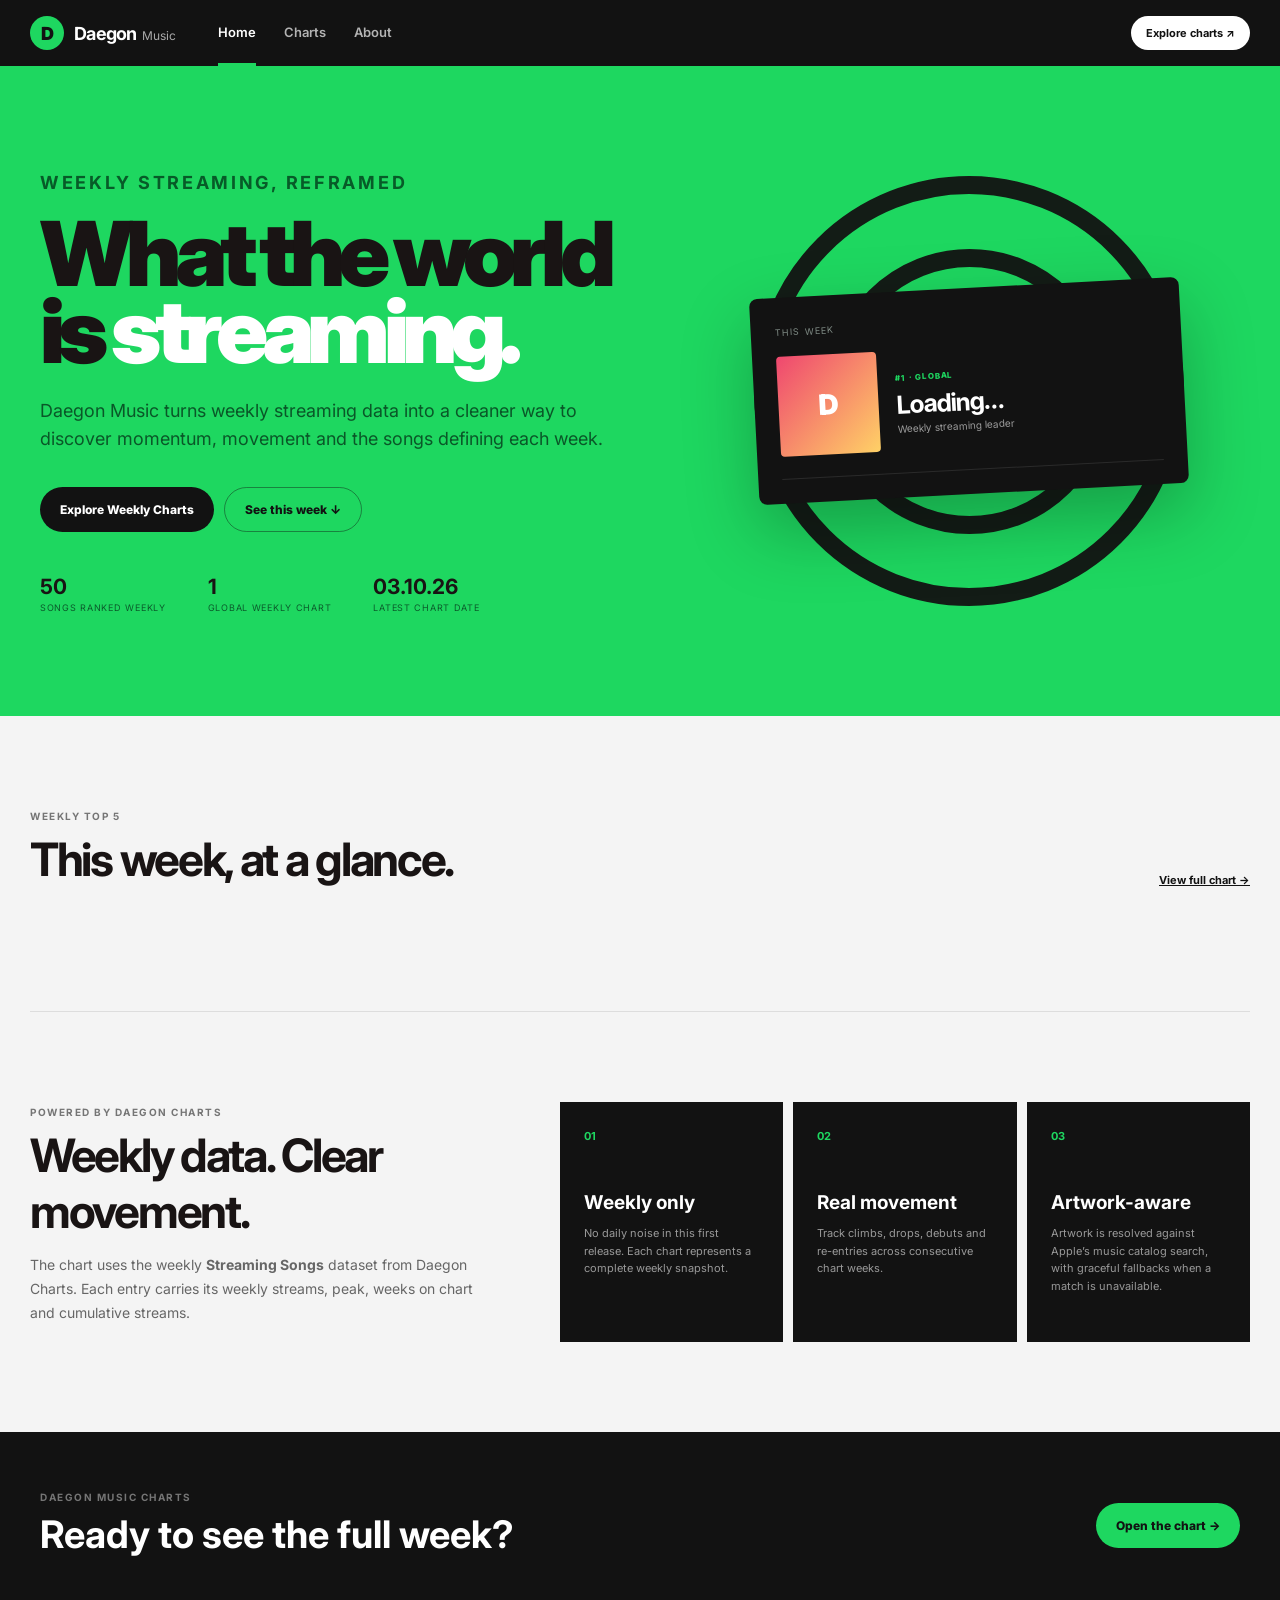
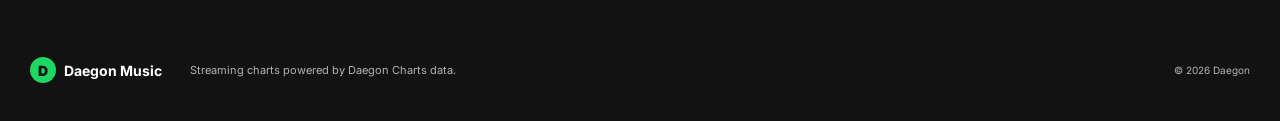
==== index.html @ e3cbc8c2 "Load isolated landing stylesheet with cache busting" ====
<!doctype html>
<html lang="en">
<head>
<meta charset="utf-8">
<meta name="viewport" content="width=device-width,initial-scale=1">
<meta name="theme-color" content="#1ed760">
<meta name="description" content="Daegon Music — weekly streaming charts powered by Daegon Charts data.">
<title>Daegon Music</title>
<link rel="icon" type="image/svg+xml" href="favicon.svg">
<link rel="preconnect" href="https://fonts.googleapis.com">
<link rel="preconnect" href="https://fonts.gstatic.com" crossorigin>
<link href="https://fonts.googleapis.com/css2?family=Inter:wght@400;500;600;700;800;900&display=swap" rel="stylesheet">
<link rel="stylesheet" href="styles.css?v=5">
<link rel="stylesheet" href="landing.css?v=1">
</head>
<body class="landing-page">
<header class="site-header landing-header">
  <div class="header-inner">
    <a class="brand" href="index.html">
      <span class="brand-mark">D</span>
      <span class="brand-copy"><b>Daegon</b><em>Music</em></span>
    </a>
    <nav class="main-nav">
      <a class="active" href="index.html">Home</a>
      <a href="charts.html">Charts</a>
      <a href="#about">About</a>
    </nav>
    <div class="header-right"><a class="chart-pill" href="charts.html">Explore charts ↗</a></div>
  </div>
</header>

<main class="landing-main">
  <section class="landing-hero">
    <div class="hero-copy-block">
      <p class="eyebrow">WEEKLY STREAMING, REFRAMED</p>
      <h1>What the world<br>is <em>streaming.</em></h1>
      <p>Daegon Music turns weekly streaming data into a cleaner way to discover momentum, movement and the songs defining each week.</p>
      <div class="hero-buttons">
        <a class="hero-primary" href="charts.html">Explore Weekly Charts</a>
        <a class="hero-secondary" href="#top-week">See this week ↓</a>
      </div>
      <div class="hero-stats">
        <div><b>50</b><span>songs ranked weekly</span></div>
        <div><b>1</b><span>global weekly chart</span></div>
        <div><b>03.10.26</b><span>latest chart date</span></div>
      </div>
    </div>
    <div class="hero-visual">
      <div class="visual-orbit orbit-a"></div>
      <div class="visual-orbit orbit-b"></div>
      <div class="visual-orbit orbit-c"></div>
      <div class="hero-chart-card">
        <span class="mini-label">THIS WEEK</span>
        <div class="hero-song" id="heroSong">
          <div class="hero-cover fallback-cover">D</div>
          <div><small>#1 · GLOBAL</small><h3>Loading…</h3><p>Weekly streaming leader</p></div>
        </div>
        <div class="hero-mini-list" id="heroMiniList"></div>
      </div>
    </div>
  </section>

  <section class="top-week-section" id="top-week">
    <div class="landing-section-head">
      <div><span class="kicker">WEEKLY TOP 5</span><h2>This week, at a glance.</h2></div>
      <a href="charts.html">View full chart →</a>
    </div>
    <div class="top-five-grid" id="topFiveGrid"></div>
  </section>

  <section class="explainer-section" id="about">
    <div class="explainer-copy">
      <span class="kicker">POWERED BY DAEGON CHARTS</span>
      <h2>Weekly data. Clear movement.</h2>
      <p>The chart uses the weekly <strong>Streaming Songs</strong> dataset from Daegon Charts. Each entry carries its weekly streams, peak, weeks on chart and cumulative streams.</p>
    </div>
    <div class="explainer-grid">
      <article><b>01</b><h3>Weekly only</h3><p>No daily noise in this first release. Each chart represents a complete weekly snapshot.</p></article>
      <article><b>02</b><h3>Real movement</h3><p>Track climbs, drops, debuts and re-entries across consecutive chart weeks.</p></article>
      <article><b>03</b><h3>Artwork-aware</h3><p>Artwork is resolved against Apple’s music catalog search, with graceful fallbacks when a match is unavailable.</p></article>
    </div>
  </section>

  <section class="cta-band">
    <div><span class="kicker">DAEGON MUSIC CHARTS</span><h2>Ready to see the full week?</h2></div>
    <a href="charts.html">Open the chart →</a>
  </section>
</main>

<footer>
  <div class="footer-inner">
    <div class="footer-brand"><span>D</span><b>Daegon Music</b></div>
    <p>Streaming charts powered by Daegon Charts data.</p>
    <span>© 2026 Daegon</span>
  </div>
</footer>

<script src="data.js"></script>
<script src="landing.js"></script>
</body>
</html>
---- styles.css ----
:root{
--green:#1ed760;--green-dark:#16b650;--black:#121212;--ink:#191414;--muted:#6a6a6a;
--line:#e5e5e5;--soft:#f7f7f7;--white:#fff;--font:"Inter",Arial,sans-serif
}
*{box-sizing:border-box}
html{scroll-behavior:smooth}
body{margin:0;background:#fff;color:var(--ink);font-family:var(--font);font-size:14px}
button,select,input{font:inherit}
button{cursor:pointer}
.site-header{background:var(--black);color:white;height:66px}
.header-inner{width:min(1220px,calc(100% - 40px));height:100%;margin:auto;display:flex;align-items:center;gap:42px}
.brand{display:flex;align-items:center;gap:10px;color:white;text-decoration:none}
.brand-mark{width:34px;height:34px;border-radius:50%;display:grid;place-items:center;background:var(--green);color:var(--black);font-weight:900;font-size:18px}
.brand-copy{display:flex;align-items:baseline;gap:5px}.brand-copy b{font-size:18px;letter-spacing:-.04em}.brand-copy em{font-style:normal;font-size:12px;color:#a9a9a9}
.main-nav{display:flex;align-items:center;gap:28px;height:100%}.main-nav a{color:#b3b3b3;text-decoration:none;font-size:13px;font-weight:600;height:100%;display:flex;align-items:center;border-bottom:3px solid transparent}.main-nav a:hover,.main-nav a.active{color:#fff}.main-nav a.active{border-color:var(--green)}
.header-right{margin-left:auto;display:flex;gap:10px}.search-toggle,.profile{width:36px;height:36px;border-radius:50%;border:0;background:#2b2b2b;color:white}.profile{font-size:11px;font-weight:700}
.green-hero{background:var(--green);min-height:248px;overflow:hidden}
.hero-inner{width:min(1220px,calc(100% - 40px));margin:auto;min-height:248px;display:flex;align-items:center;justify-content:space-between;position:relative}
.eyebrow,.kicker{font-size:10px;font-weight:700;letter-spacing:.15em;text-transform:uppercase}
.eyebrow{color:#0b5227}.green-hero h1{font-size:70px;line-height:.9;letter-spacing:-.06em;margin:14px 0}.hero-copy{font-size:18px;margin:0;color:#0b5227}
.hero-dots{width:330px;height:200px;position:relative;opacity:.75}.hero-dots i{position:absolute;border:16px solid #191414;border-radius:50%}.hero-dots i:nth-child(1){width:190px;height:190px;right:0;top:5px}.hero-dots i:nth-child(2){width:120px;height:120px;right:80px;top:40px}.hero-dots i:nth-child(3){width:68px;height:68px;right:183px;top:92px}.hero-dots i:nth-child(4){width:36px;height:36px;right:255px;top:35px}.hero-dots i:nth-child(5){width:22px;height:22px;right:292px;top:146px}
.subnav{border-bottom:1px solid var(--line);background:white}.subnav-inner{width:min(1220px,calc(100% - 40px));margin:auto;display:flex;gap:30px;height:58px;align-items:end}
.subnav button{border:0;background:none;height:100%;padding:0 2px;color:#777;font-weight:600;font-size:13px;border-bottom:3px solid transparent}.subnav button.active{color:var(--ink);border-color:var(--ink)}.subnav button:disabled{opacity:.35;cursor:default}
main{width:min(1220px,calc(100% - 40px));margin:0 auto;padding:54px 0 90px}
.overview-head{display:flex;justify-content:space-between;align-items:flex-end;gap:30px;margin-bottom:36px}.kicker{color:#757575}.overview-head h2{font-size:44px;margin:7px 0 0;letter-spacing:-.04em}
.controls{display:flex;gap:12px}.controls label{display:grid;gap:6px}.controls label span{font-size:10px;color:#6f6f6f;font-weight:600}.controls select{min-width:145px;border:1px solid #cfcfcf;border-radius:4px;background:white;padding:10px 34px 10px 11px;font-size:12px}
.chart-card{border-top:1px solid var(--line)}.chart-title-row{padding:30px 0 25px;display:flex;justify-content:space-between;align-items:end;gap:24px}.chart-title-row h3{font-size:30px;letter-spacing:-.035em;margin:7px 0 5px}.chart-title-row p{margin:0;color:var(--muted);font-size:12px}.chart-actions{display:flex;gap:9px}.chart-actions button{border:1px solid #cfcfcf;background:white;border-radius:500px;padding:9px 15px;font-size:11px;font-weight:600}.chart-actions button:hover{border-color:#777}
.table-wrap{width:100%;overflow-x:auto}table{width:100%;border-collapse:collapse;table-layout:fixed}thead tr{border-top:1px solid var(--line);border-bottom:1px solid var(--line)}th{height:43px;text-align:left;font-size:10px;text-transform:uppercase;letter-spacing:.07em;color:#777;font-weight:600}th.num{text-align:right}.rank-col{width:52px}.change-col{width:78px}.more-col{width:48px}tbody tr{height:76px;border-bottom:1px solid var(--line);transition:.12s}tbody tr:hover{background:#f8f8f8}td{padding:9px 8px 9px 0;vertical-align:middle}.rank{font-weight:700;font-size:15px}.change{font-size:10px;font-weight:700}.change.up{color:#159447}.change.down{color:#d14949}.change.new,.change.re{color:#4c5bd4}.change.same{color:#777}
.track-cell{display:grid;grid-template-columns:52px 1fr;gap:13px;align-items:center}.cover{width:52px;height:52px;border-radius:2px;background:linear-gradient(135deg,var(--c1),var(--c2));display:grid;place-items:center;color:white;font-weight:800;font-size:15px;text-shadow:0 1px 4px rgba(0,0,0,.2);overflow:hidden}.track-copy{min-width:0}.track-copy b{display:block;font-size:13px;white-space:nowrap;overflow:hidden;text-overflow:ellipsis}.track-copy span{display:block;color:#757575;font-size:11px;margin-top:4px;white-space:nowrap;overflow:hidden;text-overflow:ellipsis}
.num{text-align:right;font-variant-numeric:tabular-nums}.streams{font-weight:600}.total{color:#777}.more-btn{border:0;background:none;color:#777;font-size:18px;letter-spacing:2px}
.note-card{margin-top:64px;background:var(--soft);padding:28px 30px;display:grid;grid-template-columns:.8fr 1.2fr;gap:40px}.note-card h3{font-size:21px;margin:8px 0}.note-card p{color:#636363;line-height:1.7;margin:0;font-size:12px}
.search-overlay{display:none;position:fixed;inset:0;background:rgba(0,0,0,.64);z-index:100;padding-top:11vh}.search-overlay.open{display:block}.search-box{width:min(620px,90vw);margin:auto;background:white;border-radius:8px;overflow:hidden;box-shadow:0 24px 80px rgba(0,0,0,.35)}.search-line{height:62px;display:grid;grid-template-columns:auto 1fr auto;align-items:center;gap:10px;padding:0 16px;border-bottom:1px solid var(--line)}.search-line input{border:0;outline:0;font-size:16px}.search-line button{border:0;background:none;font-size:22px}.search-result{padding:12px 16px;border-bottom:1px solid var(--line);display:grid;grid-template-columns:35px 1fr auto;gap:10px;align-items:center}.search-result b{font-size:12px}.search-result span{font-size:10px;color:#777}.search-result em{font-style:normal;font-size:10px;color:#777}
footer{background:var(--black);color:#b3b3b3;padding:38px 0}.footer-inner{width:min(1220px,calc(100% - 40px));margin:auto;display:flex;align-items:center;gap:28px}.footer-brand{display:flex;align-items:center;gap:8px;color:white}.footer-brand span{width:26px;height:26px;border-radius:50%;background:var(--green);color:var(--black);display:grid;place-items:center;font-weight:900}.footer-inner p{margin:0;font-size:11px}.footer-inner>span:last-child{margin-left:auto;font-size:10px}
@media(max-width:800px){.hero-dots{display:none}.green-hero,.hero-inner{min-height:210px}.green-hero h1{font-size:54px}.overview-head{align-items:flex-start;flex-direction:column}.controls{width:100%;overflow:auto}.controls select{min-width:135px}.desktop-only{display:none}.chart-title-row{align-items:flex-start;flex-direction:column}.note-card{grid-template-columns:1fr}.main-nav{display:none}.track-cell{grid-template-columns:46px 1fr}.cover{width:46px;height:46px}.change-col{width:64px}}
@media(max-width:520px){.header-inner,.hero-inner,.subnav-inner,main,.footer-inner{width:calc(100% - 24px)}.green-hero h1{font-size:48px}.overview-head h2{font-size:36px}.chart-actions{width:100%}.chart-actions button{flex:1}.rank-col{width:38px}.change-col{width:52px}th,td{padding-right:5px}.track-copy b{max-width:185px}.controls{display:grid;grid-template-columns:1fr 1fr}.controls label:last-child{grid-column:1/-1}.controls select{width:100%}}

/* Apple artwork */
.cover.has-artwork,.hero-cover.has-artwork,.top-five-cover.has-artwork{background-size:cover!important;background-position:center!important;color:transparent!important;text-shadow:none!important}
.cover.loading-art,.hero-cover.loading-art,.top-five-cover.loading-art{position:relative;overflow:hidden}
.cover.loading-art:after,.hero-cover.loading-art:after,.top-five-cover.loading-art:after{content:"";position:absolute;inset:0;background:linear-gradient(110deg,transparent 20%,rgba(255,255,255,.22) 42%,transparent 64%);transform:translateX(-120%);animation:artShimmer 1.4s infinite}
@keyframes artShimmer{to{transform:translateX(120%)}}

/* landing */
.landing-page{background:#f4f4f4}
.landing-header{position:relative}
.chart-pill{background:#fff;color:#121212;text-decoration:none;font-size:11px;font-weight:700;border-radius:999px;padding:10px 15px}
.landing-main{width:100%;max-width:none;padding:0;margin:0}
.landing-hero{min-height:650px;background:#1ed760;display:grid;grid-template-columns:1.05fr .95fr;align-items:center;overflow:hidden;padding:70px max(40px,calc((100vw - 1220px)/2));gap:60px}
.hero-copy-block{position:relative;z-index:2}
.hero-copy-block .eyebrow{color:#075b28}
.hero-copy-block h1{font-size:clamp(64px,7vw,110px);line-height:.86;letter-spacing:-.075em;margin:18px 0 28px;max-width:720px}
.hero-copy-block h1 em{font-style:normal;color:#fff}
.hero-copy-block>p{font-size:18px;line-height:1.55;max-width:650px;color:#0a5728}
.hero-buttons{display:flex;gap:10px;margin:34px 0 42px}
.hero-primary,.hero-secondary{padding:14px 20px;border-radius:999px;font-size:12px;font-weight:800;text-decoration:none}
.hero-primary{background:#121212;color:#fff}.hero-secondary{border:1px solid rgba(18,18,18,.42);color:#121212}
.hero-stats{display:flex;gap:42px}.hero-stats div{display:grid}.hero-stats b{font-size:21px}.hero-stats span{font-size:9px;color:#0b5b2b;text-transform:uppercase;letter-spacing:.08em;margin-top:3px}
.hero-visual{min-height:480px;position:relative;display:grid;place-items:center}
.visual-orbit{position:absolute;border:18px solid rgba(18,18,18,.95);border-radius:50%}.orbit-a{width:430px;height:430px}.orbit-b{width:285px;height:285px}.orbit-c{width:150px;height:150px}
.hero-chart-card{position:relative;z-index:2;width:min(430px,92%);background:#121212;color:#fff;border-radius:8px;padding:24px;box-shadow:0 28px 70px rgba(0,0,0,.26);transform:rotate(-3deg)}
.mini-label{font-size:9px;letter-spacing:.13em;color:#7f8b85}
.hero-song{display:grid;grid-template-columns:100px 1fr;gap:18px;align-items:center;padding:18px 0 22px;border-bottom:1px solid #2a2a2a}
.hero-cover{width:100px;height:100px;border-radius:4px;background:linear-gradient(135deg,#ef476f,#ffd166);display:grid;place-items:center;font-size:28px;font-weight:900}
.hero-song small{font-size:8px;color:#1ed760;font-weight:800;letter-spacing:.1em}.hero-song h3{font-size:25px;letter-spacing:-.04em;margin:6px 0 3px}.hero-song p{margin:0;color:#9b9b9b;font-size:10px}
.hero-mini-list{display:grid}.hero-mini-item{display:grid;grid-template-columns:28px 1fr auto;gap:8px;align-items:center;padding:10px 0;border-bottom:1px solid #222}.hero-mini-item:last-child{border:0}.hero-mini-item b{font-size:11px}.hero-mini-item span{font-size:9px;color:#a3a3a3}.hero-mini-item em{font-style:normal;font-size:8px;color:#1ed760}
.top-week-section,.explainer-section{width:min(1220px,calc(100% - 40px));margin:auto;padding:90px 0}
.landing-section-head{display:flex;justify-content:space-between;align-items:end;margin-bottom:34px}.landing-section-head h2,.explainer-copy h2{font-size:46px;letter-spacing:-.05em;margin:8px 0 0}.landing-section-head a{font-size:11px;font-weight:700;color:#121212}
.top-five-grid{display:grid;grid-template-columns:repeat(5,1fr);gap:14px}
.top-five-card{background:#fff;padding:12px 12px 16px;min-width:0}.top-five-cover{aspect-ratio:1;background:linear-gradient(135deg,var(--c1),var(--c2));display:grid;place-items:center;color:#fff;font-size:26px;font-weight:900;margin-bottom:15px}.top-five-rank{font-size:10px;font-weight:800;color:#1ed760}.top-five-card h3{font-size:14px;white-space:nowrap;overflow:hidden;text-overflow:ellipsis;margin:7px 0 3px}.top-five-card p{margin:0;color:#777;font-size:10px}.top-five-card footer{background:none;color:#777;padding:11px 0 0;border-top:1px solid #eee;margin-top:13px;display:flex;justify-content:space-between;font-size:9px}
.explainer-section{display:grid;grid-template-columns:.8fr 1.2fr;gap:70px;border-top:1px solid #ddd}.explainer-copy p{color:#666;line-height:1.7}.explainer-grid{display:grid;grid-template-columns:repeat(3,1fr);gap:10px}.explainer-grid article{background:#121212;color:#fff;padding:24px;min-height:240px}.explainer-grid article>b{color:#1ed760;font-size:11px}.explainer-grid h3{font-size:19px;margin:48px 0 10px}.explainer-grid p{color:#999;font-size:11px;line-height:1.6}
.cta-band{background:#121212;color:#fff;padding:55px max(40px,calc((100vw - 1220px)/2));display:flex;justify-content:space-between;align-items:center}.cta-band h2{font-size:38px;margin:7px 0}.cta-band a{background:#1ed760;color:#121212;text-decoration:none;border-radius:999px;padding:15px 20px;font-size:12px;font-weight:800}
@media(max-width:900px){.landing-hero{grid-template-columns:1fr;padding-top:55px}.hero-visual{min-height:390px}.top-five-grid{grid-template-columns:repeat(2,1fr)}.top-five-card:first-child{grid-column:1/-1}.explainer-section{grid-template-columns:1fr}.explainer-grid{grid-template-columns:1fr}.explainer-grid article{min-height:180px}.cta-band{align-items:flex-start;flex-direction:column;gap:22px}}
@media(max-width:560px){.landing-hero{padding:42px 18px}.hero-copy-block h1{font-size:56px}.hero-stats{gap:20px;flex-wrap:wrap}.hero-chart-card{transform:none}.hero-song{grid-template-columns:76px 1fr}.hero-cover{width:76px;height:76px}.top-week-section,.explainer-section{width:calc(100% - 28px);padding:65px 0}.top-five-grid{grid-template-columns:1fr 1fr}.landing-section-head{align-items:flex-start;flex-direction:column;gap:10px}.landing-section-head h2,.explainer-copy h2{font-size:36px}.cta-band{padding:42px 18px}}
---- landing.css ----
/* Daegon Music — Landing only */
.landing-page{background:#f4f4f4;margin:0}
.landing-page .landing-header{position:relative}
.landing-page .chart-pill{background:#fff;color:#121212;text-decoration:none;font-size:11px;font-weight:700;border-radius:999px;padding:10px 15px;white-space:nowrap}
.landing-page .landing-main{width:100%!important;max-width:none!important;padding:0!important;margin:0!important}
.landing-page .landing-hero{min-height:650px;background:#1ed760;display:grid!important;grid-template-columns:minmax(0,1.05fr) minmax(380px,.95fr);align-items:center;overflow:hidden;padding:70px max(40px,calc((100vw - 1220px)/2));gap:60px}
.landing-page .hero-copy-block{position:relative;z-index:2}
.landing-page .hero-copy-block .eyebrow{color:#075b28}
.landing-page .hero-copy-block h1{font-size:clamp(64px,7vw,110px);line-height:.86;letter-spacing:-.075em;margin:18px 0 28px;max-width:720px;font-weight:900}
.landing-page .hero-copy-block h1 em{font-style:normal;color:#fff}
.landing-page .hero-copy-block>p{font-size:18px;line-height:1.55;max-width:650px;color:#0a5728;margin:0}
.landing-page .hero-buttons{display:flex;gap:10px;margin:34px 0 42px}
.landing-page .hero-primary,.landing-page .hero-secondary{display:inline-flex;align-items:center;justify-content:center;padding:14px 20px;border-radius:999px;font-size:12px;font-weight:800;text-decoration:none}
.landing-page .hero-primary{background:#121212;color:#fff}
.landing-page .hero-secondary{border:1px solid rgba(18,18,18,.42);color:#121212}
.landing-page .hero-stats{display:flex;gap:42px}
.landing-page .hero-stats div{display:grid}
.landing-page .hero-stats b{font-size:21px}
.landing-page .hero-stats span{font-size:9px;color:#0b5b2b;text-transform:uppercase;letter-spacing:.08em;margin-top:3px}
.landing-page .hero-visual{min-height:480px;position:relative;display:grid;place-items:center}
.landing-page .visual-orbit{position:absolute;border:18px solid rgba(18,18,18,.95);border-radius:50%}
.landing-page .orbit-a{width:430px;height:430px}
.landing-page .orbit-b{width:285px;height:285px}
.landing-page .orbit-c{width:150px;height:150px}
.landing-page .hero-chart-card{position:relative;z-index:2;width:min(430px,92%);background:#121212;color:#fff;border-radius:8px;padding:24px;box-shadow:0 28px 70px rgba(0,0,0,.26);transform:rotate(-3deg)}
.landing-page .mini-label{font-size:9px;letter-spacing:.13em;color:#7f8b85}
.landing-page .hero-song{display:grid;grid-template-columns:100px minmax(0,1fr);gap:18px;align-items:center;padding:18px 0 22px;border-bottom:1px solid #2a2a2a}
.landing-page .hero-cover{width:100px;height:100px;border-radius:4px;background:linear-gradient(135deg,#ef476f,#ffd166);display:grid;place-items:center;font-size:28px;font-weight:900}
.landing-page .hero-song small{font-size:8px;color:#1ed760;font-weight:800;letter-spacing:.1em}
.landing-page .hero-song h3{font-size:25px;letter-spacing:-.04em;margin:6px 0 3px;white-space:nowrap;overflow:hidden;text-overflow:ellipsis}
.landing-page .hero-song p{margin:0;color:#9b9b9b;font-size:10px}
.landing-page .hero-mini-list{display:grid}
.landing-page .hero-mini-item{display:grid;grid-template-columns:28px minmax(0,1fr) auto;gap:8px;align-items:center;padding:10px 0;border-bottom:1px solid #222}
.landing-page .hero-mini-item:last-child{border:0}
.landing-page .hero-mini-item b{font-size:11px}
.landing-page .hero-mini-item span{font-size:9px;color:#a3a3a3;white-space:nowrap;overflow:hidden;text-overflow:ellipsis}
.landing-page .hero-mini-item em{font-style:normal;font-size:8px;color:#1ed760}
.landing-page .top-week-section,.landing-page .explainer-section{width:min(1220px,calc(100% - 40px));margin:auto;padding:90px 0}
.landing-page .landing-section-head{display:flex;justify-content:space-between;align-items:end;margin-bottom:34px}
.landing-page .landing-section-head h2,.landing-page .explainer-copy h2{font-size:46px;letter-spacing:-.05em;margin:8px 0 0}
.landing-page .landing-section-head a{font-size:11px;font-weight:700;color:#121212}
.landing-page .top-five-grid{display:grid;grid-template-columns:repeat(5,minmax(0,1fr));gap:14px}
.landing-page .top-five-card{background:#fff;padding:12px 12px 16px;min-width:0}
.landing-page .top-five-cover{aspect-ratio:1;background:linear-gradient(135deg,var(--c1),var(--c2));display:grid;place-items:center;color:#fff;font-size:26px;font-weight:900;margin-bottom:15px}
.landing-page .top-five-rank{font-size:10px;font-weight:800;color:#1ed760}
.landing-page .top-five-card h3{font-size:14px;white-space:nowrap;overflow:hidden;text-overflow:ellipsis;margin:7px 0 3px}
.landing-page .top-five-card p{margin:0;color:#777;font-size:10px}
.landing-page .top-five-card footer{background:none;color:#777;padding:11px 0 0;border-top:1px solid #eee;margin-top:13px;display:flex;justify-content:space-between;font-size:9px}
.landing-page .explainer-section{display:grid;grid-template-columns:.8fr 1.2fr;gap:70px;border-top:1px solid #ddd}
.landing-page .explainer-copy p{color:#666;line-height:1.7}
.landing-page .explainer-grid{display:grid;grid-template-columns:repeat(3,1fr);gap:10px}
.landing-page .explainer-grid article{background:#121212;color:#fff;padding:24px;min-height:240px}
.landing-page .explainer-grid article>b{color:#1ed760;font-size:11px}
.landing-page .explainer-grid h3{font-size:19px;margin:48px 0 10px}
.landing-page .explainer-grid p{color:#999;font-size:11px;line-height:1.6}
.landing-page .cta-band{background:#121212;color:#fff;padding:55px max(40px,calc((100vw - 1220px)/2));display:flex;justify-content:space-between;align-items:center}
.landing-page .cta-band h2{font-size:38px;margin:7px 0}
.landing-page .cta-band a{background:#1ed760;color:#121212;text-decoration:none;border-radius:999px;padding:15px 20px;font-size:12px;font-weight:800}
.landing-page .cover.has-artwork,.landing-page .hero-cover.has-artwork,.landing-page .top-five-cover.has-artwork{background-size:cover!important;background-position:center!important;color:transparent!important;text-shadow:none!important}
.landing-page .hero-cover.loading-art,.landing-page .top-five-cover.loading-art{position:relative;overflow:hidden}
.landing-page .hero-cover.loading-art:after,.landing-page .top-five-cover.loading-art:after{content:"";position:absolute;inset:0;background:linear-gradient(110deg,transparent 20%,rgba(255,255,255,.22) 42%,transparent 64%);transform:translateX(-120%);animation:landingArtShimmer 1.4s infinite}
@keyframes landingArtShimmer{to{transform:translateX(120%)}}
@media(max-width:900px){
  .landing-page .landing-hero{grid-template-columns:1fr;padding-top:55px}
  .landing-page .hero-visual{min-height:390px}
  .landing-page .top-five-grid{grid-template-columns:repeat(2,1fr)}
  .landing-page .top-five-card:first-child{grid-column:1/-1}
  .landing-page .explainer-section{grid-template-columns:1fr}
  .landing-page .explainer-grid{grid-template-columns:1fr}
  .landing-page .explainer-grid article{min-height:180px}
  .landing-page .cta-band{align-items:flex-start;flex-direction:column;gap:22px}
}
@media(max-width:560px){
  .landing-page .landing-hero{padding:42px 18px}
  .landing-page .hero-copy-block h1{font-size:56px}
  .landing-page .hero-stats{gap:20px;flex-wrap:wrap}
  .landing-page .hero-chart-card{transform:none}
  .landing-page .hero-song{grid-template-columns:76px minmax(0,1fr)}
  .landing-page .hero-cover{width:76px;height:76px}
  .landing-page .top-week-section,.landing-page .explainer-section{width:calc(100% - 28px);padding:65px 0}
  .landing-page .top-five-grid{grid-template-columns:1fr 1fr}
  .landing-page .landing-section-head{align-items:flex-start;flex-direction:column;gap:10px}
  .landing-page .landing-section-head h2,.landing-page .explainer-copy h2{font-size:36px}
  .landing-page .cta-band{padding:42px 18px}
}
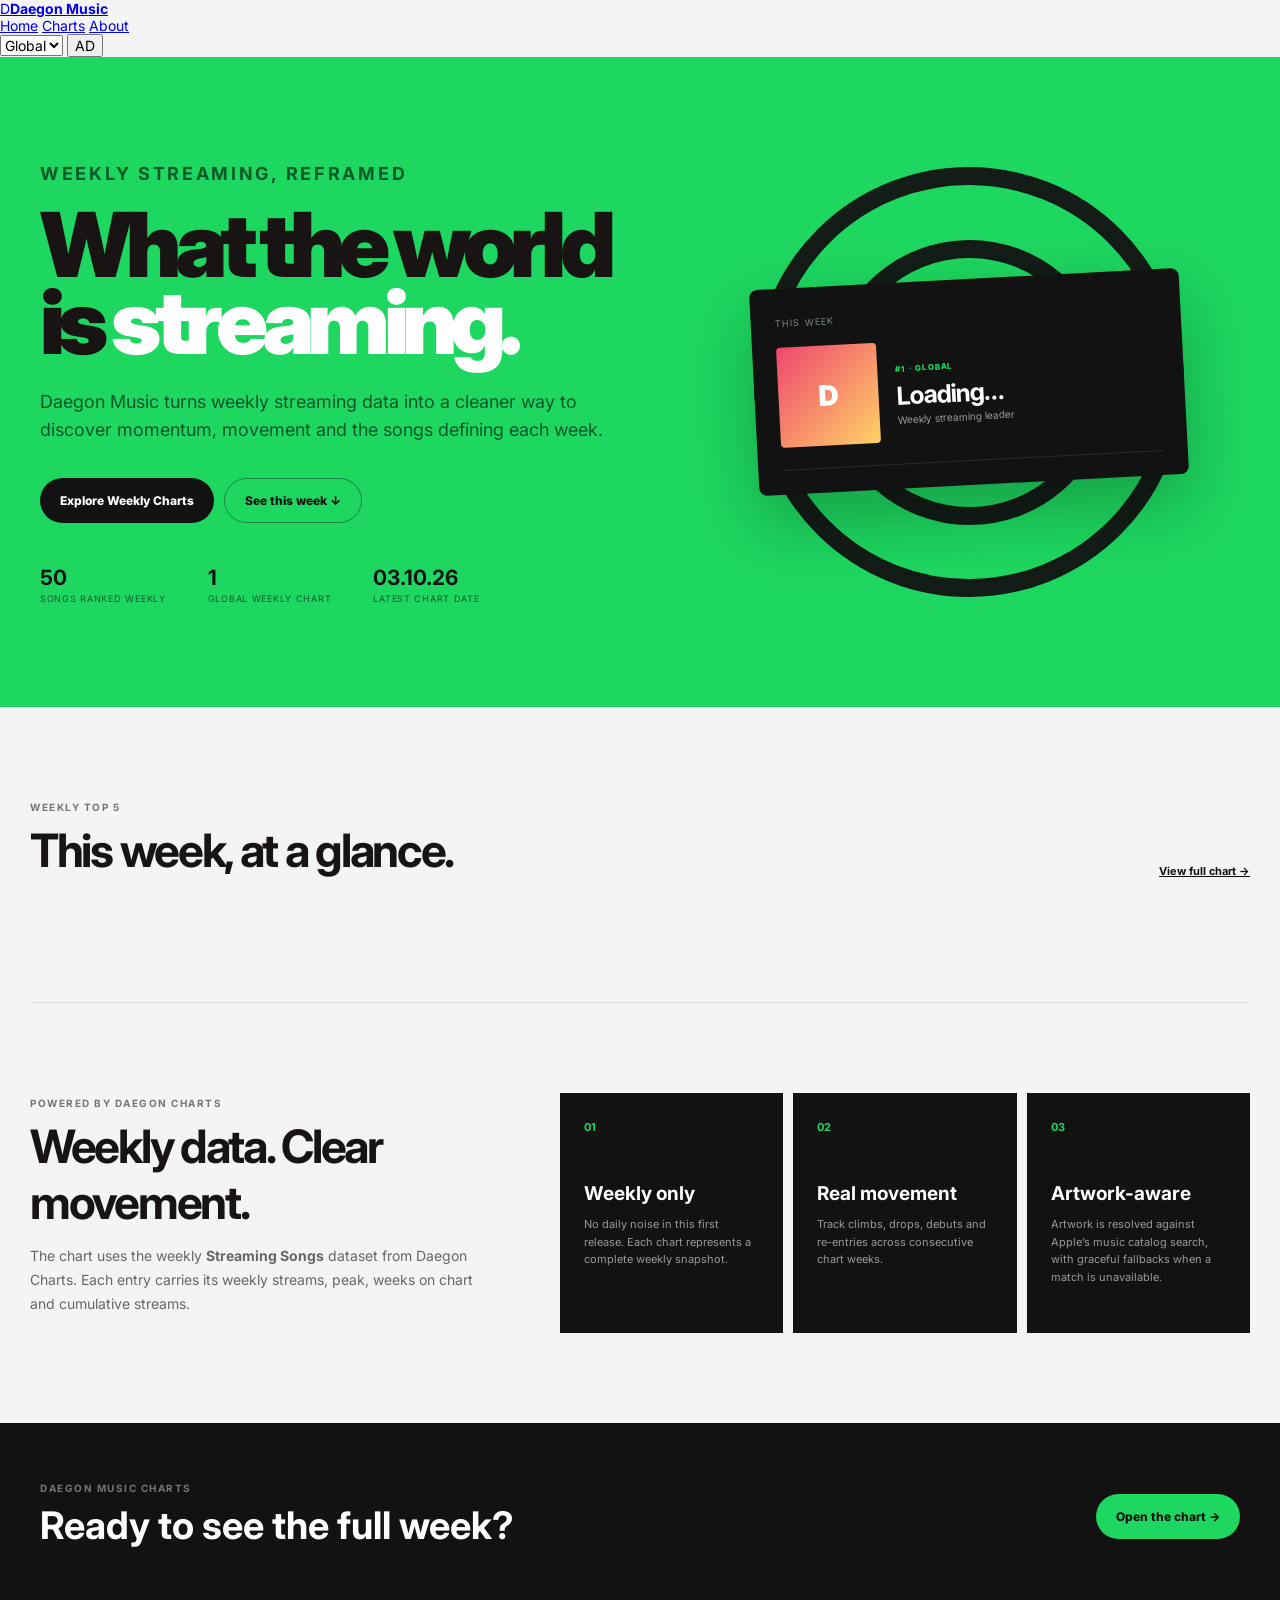
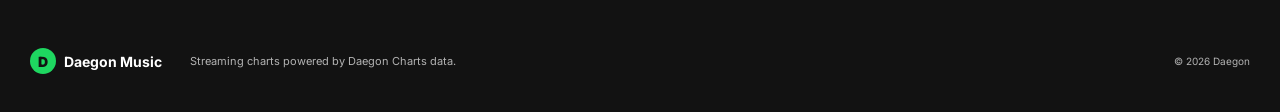
==== commit 345ef7e9: "Unify Daegon Music header across landing and charts" ====
--- a/index.html
+++ b/index.html
@@ -14,18 +14,18 @@
 <link rel="stylesheet" href="landing.css?v=1">
 </head>
 <body class="landing-page">
-<header class="site-header landing-header">
-  <div class="header-inner">
-    <a class="brand" href="index.html">
-      <span class="brand-mark">D</span>
-      <span class="brand-copy"><b>Daegon</b><em>Music</em></span>
-    </a>
-    <nav class="main-nav">
+<header class="dm-header">
+  <div class="dm-header-inner">
+    <a class="dm-brand" href="index.html"><span>D</span><b>Daegon Music</b></a>
+    <nav class="dm-nav">
       <a class="active" href="index.html">Home</a>
       <a href="charts.html">Charts</a>
       <a href="#about">About</a>
     </nav>
-    <div class="header-right"><a class="chart-pill" href="charts.html">Explore charts ↗</a></div>
+    <div class="dm-header-actions">
+      <label class="dm-region"><select aria-label="Region"><option>Global</option></select></label>
+      <button class="dm-profile" aria-label="Profile">AD</button>
+    </div>
   </div>
 </header>
 
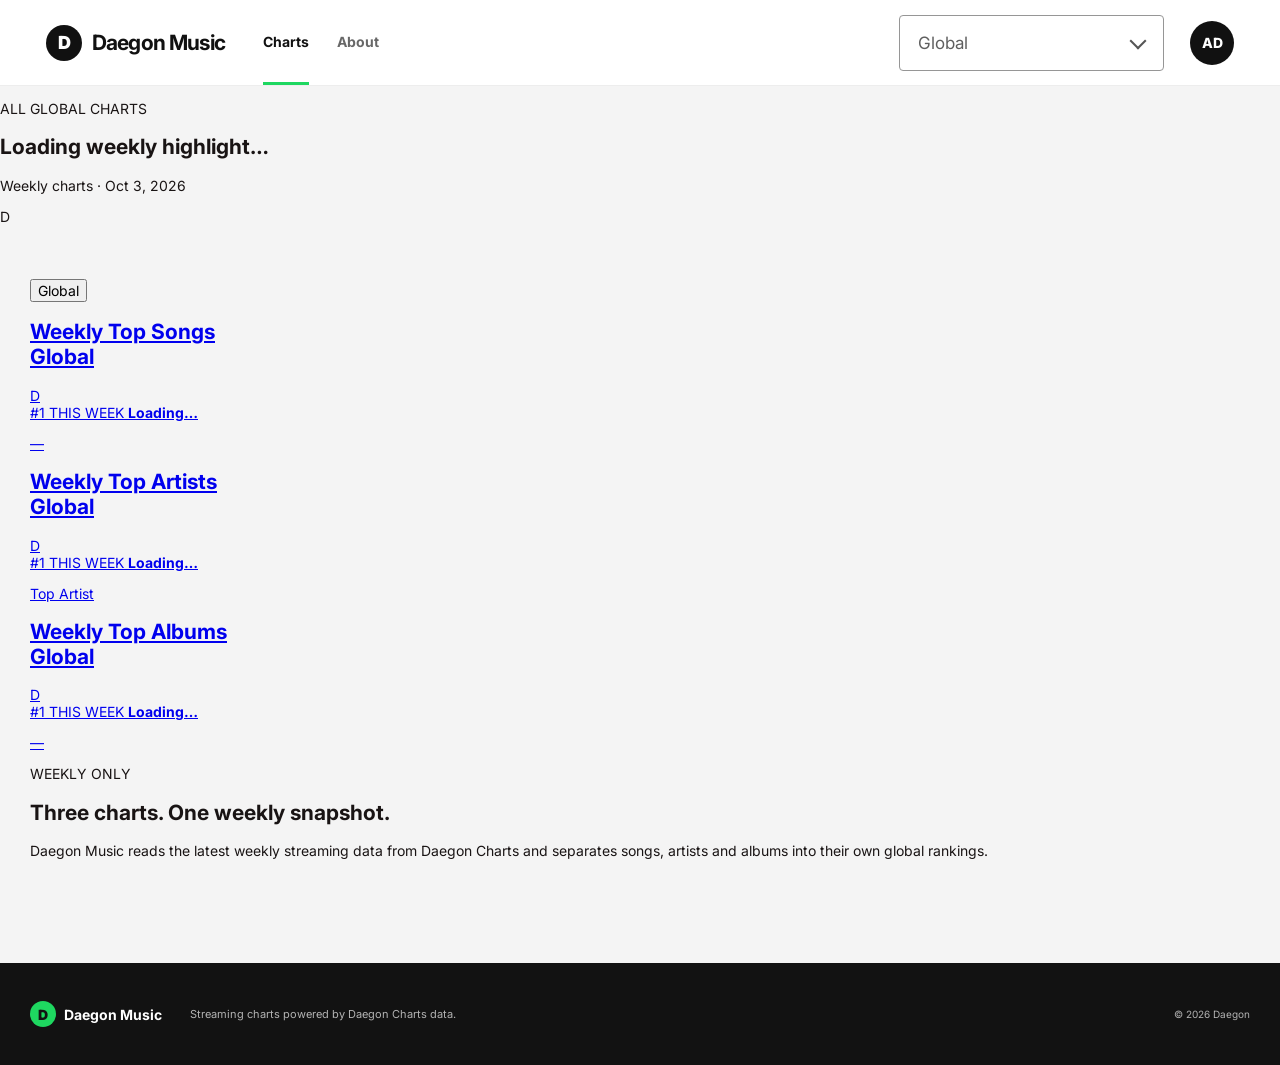
==== commit 2431303a: "Rebuild landing as weekly chart overview" ====
--- a/index.html
+++ b/index.html
@@ -3,23 +3,22 @@
 <head>
 <meta charset="utf-8">
 <meta name="viewport" content="width=device-width,initial-scale=1">
-<meta name="theme-color" content="#1ed760">
-<meta name="description" content="Daegon Music — weekly streaming charts powered by Daegon Charts data.">
-<title>Daegon Music</title>
+<meta name="theme-color" content="#ffffff">
+<meta name="description" content="Daegon Music — weekly global streaming charts.">
+<title>Daegon Music Charts</title>
 <link rel="icon" type="image/svg+xml" href="favicon.svg">
 <link rel="preconnect" href="https://fonts.googleapis.com">
 <link rel="preconnect" href="https://fonts.gstatic.com" crossorigin>
 <link href="https://fonts.googleapis.com/css2?family=Inter:wght@400;500;600;700;800;900&display=swap" rel="stylesheet">
 <link rel="stylesheet" href="styles.css?v=5">
-<link rel="stylesheet" href="landing.css?v=1">
+<link rel="stylesheet" href="landing.css?v=3">
 </head>
 <body class="landing-page">
 <header class="dm-header">
   <div class="dm-header-inner">
     <a class="dm-brand" href="index.html"><span>D</span><b>Daegon Music</b></a>
     <nav class="dm-nav">
-      <a class="active" href="index.html">Home</a>
-      <a href="charts.html">Charts</a>
+      <a class="active" href="index.html">Charts</a>
       <a href="#about">About</a>
     </nav>
     <div class="dm-header-actions">
@@ -29,61 +28,59 @@
   </div>
 </header>
 
-<main class="landing-main">
-  <section class="landing-hero">
-    <div class="hero-copy-block">
-      <p class="eyebrow">WEEKLY STREAMING, REFRAMED</p>
-      <h1>What the world<br>is <em>streaming.</em></h1>
-      <p>Daegon Music turns weekly streaming data into a cleaner way to discover momentum, movement and the songs defining each week.</p>
-      <div class="hero-buttons">
-        <a class="hero-primary" href="charts.html">Explore Weekly Charts</a>
-        <a class="hero-secondary" href="#top-week">See this week ↓</a>
+<section class="landing-feature">
+  <div class="feature-copy">
+    <p class="feature-kicker">ALL GLOBAL CHARTS</p>
+    <h1 id="landingHeadline">Loading weekly highlight…</h1>
+    <p id="landingPeriod">Weekly charts · Oct 3, 2026</p>
+    <div class="feature-dots" aria-hidden="true"><i class="active"></i><i></i><i></i></div>
+  </div>
+  <div class="feature-art" id="landingHeroArt">D</div>
+</section>
+
+<main class="overview-main">
+  <div class="overview-tabs"><button class="active">Global</button></div>
+  <section class="weekly-grid" aria-label="Weekly global charts">
+    <a class="weekly-card songs-card" href="charts.html?chart=songs">
+      <h2>Weekly Top Songs<br><span>Global</span></h2>
+      <div class="card-bottom">
+        <div class="card-art" id="songsCardArt">D</div>
+        <div class="card-copy">
+          <span class="number-one">#1 THIS WEEK</span>
+          <b id="songsCardTitle">Loading…</b>
+          <p id="songsCardArtist">—</p>
+        </div>
       </div>
-      <div class="hero-stats">
-        <div><b>50</b><span>songs ranked weekly</span></div>
-        <div><b>1</b><span>global weekly chart</span></div>
-        <div><b>03.10.26</b><span>latest chart date</span></div>
+    </a>
+
+    <a class="weekly-card artists-card" href="charts.html?chart=artists">
+      <h2>Weekly Top Artists<br><span>Global</span></h2>
+      <div class="card-bottom">
+        <div class="card-art artist-art" id="artistsCardArt">D</div>
+        <div class="card-copy">
+          <span class="number-one">#1 THIS WEEK</span>
+          <b id="artistsCardTitle">Loading…</b>
+          <p>Top Artist</p>
+        </div>
       </div>
-    </div>
-    <div class="hero-visual">
-      <div class="visual-orbit orbit-a"></div>
-      <div class="visual-orbit orbit-b"></div>
-      <div class="visual-orbit orbit-c"></div>
-      <div class="hero-chart-card">
-        <span class="mini-label">THIS WEEK</span>
-        <div class="hero-song" id="heroSong">
-          <div class="hero-cover fallback-cover">D</div>
-          <div><small>#1 · GLOBAL</small><h3>Loading…</h3><p>Weekly streaming leader</p></div>
+    </a>
+
+    <a class="weekly-card albums-card" href="charts.html?chart=albums">
+      <h2>Weekly Top Albums<br><span>Global</span></h2>
+      <div class="card-bottom">
+        <div class="card-art" id="albumsCardArt">D</div>
+        <div class="card-copy">
+          <span class="number-one">#1 THIS WEEK</span>
+          <b id="albumsCardTitle">Loading…</b>
+          <p id="albumsCardArtist">—</p>
         </div>
-        <div class="hero-mini-list" id="heroMiniList"></div>
       </div>
-    </div>
+    </a>
   </section>
 
-  <section class="top-week-section" id="top-week">
-    <div class="landing-section-head">
-      <div><span class="kicker">WEEKLY TOP 5</span><h2>This week, at a glance.</h2></div>
-      <a href="charts.html">View full chart →</a>
-    </div>
-    <div class="top-five-grid" id="topFiveGrid"></div>
-  </section>
-
-  <section class="explainer-section" id="about">
-    <div class="explainer-copy">
-      <span class="kicker">POWERED BY DAEGON CHARTS</span>
-      <h2>Weekly data. Clear movement.</h2>
-      <p>The chart uses the weekly <strong>Streaming Songs</strong> dataset from Daegon Charts. Each entry carries its weekly streams, peak, weeks on chart and cumulative streams.</p>
-    </div>
-    <div class="explainer-grid">
-      <article><b>01</b><h3>Weekly only</h3><p>No daily noise in this first release. Each chart represents a complete weekly snapshot.</p></article>
-      <article><b>02</b><h3>Real movement</h3><p>Track climbs, drops, debuts and re-entries across consecutive chart weeks.</p></article>
-      <article><b>03</b><h3>Artwork-aware</h3><p>Artwork is resolved against Apple’s music catalog search, with graceful fallbacks when a match is unavailable.</p></article>
-    </div>
-  </section>
-
-  <section class="cta-band">
-    <div><span class="kicker">DAEGON MUSIC CHARTS</span><h2>Ready to see the full week?</h2></div>
-    <a href="charts.html">Open the chart →</a>
+  <section class="overview-about" id="about">
+    <div><span class="section-kicker">WEEKLY ONLY</span><h2>Three charts. One weekly snapshot.</h2></div>
+    <p>Daegon Music reads the latest weekly streaming data from Daegon Charts and separates songs, artists and albums into their own global rankings.</p>
   </section>
 </main>
 
@@ -95,7 +92,6 @@
   </div>
 </footer>
 
-<script src="data.js"></script>
-<script src="landing.js"></script>
+<script src="landing.js?v=3"></script>
 </body>
 </html>
--- a/landing.css
+++ b/landing.css
@@ -82,4 +82,21 @@
   .landing-page .landing-section-head{align-items:flex-start;flex-direction:column;gap:10px}
   .landing-page .landing-section-head h2,.landing-page .explainer-copy h2{font-size:36px}
   .landing-page .cta-band{padding:42px 18px}
-}+}
+/* shared Daegon Music header */
+.dm-header{height:86px;background:#fff;border-bottom:1px solid #ededed;position:sticky;top:0;z-index:70}
+.dm-header-inner{height:100%;max-width:100%;margin:auto;padding:0 46px;display:flex;align-items:center;gap:38px}
+.dm-brand{display:flex;align-items:center;gap:10px;color:#111;text-decoration:none;white-space:nowrap}
+.dm-brand>span{width:36px;height:36px;border-radius:50%;background:#111;color:#fff;display:grid;place-items:center;font-size:18px;font-weight:900}
+.dm-brand>b{font-size:21px;letter-spacing:-.04em}
+.dm-nav{display:flex;align-self:stretch;gap:28px}
+.dm-nav a{display:flex;align-items:center;color:#686868;text-decoration:none;font-size:14px;font-weight:700;border-bottom:3px solid transparent}
+.dm-nav a:hover,.dm-nav a.active{color:#111}.dm-nav a.active{border-color:#1ed760}
+.dm-header-actions{margin-left:auto;display:flex;align-items:center;gap:26px}
+.dm-region{position:relative;display:block}
+.dm-region:after{content:"";width:10px;height:10px;border-right:2px solid #555;border-bottom:2px solid #555;transform:rotate(45deg);position:absolute;right:20px;top:20px;pointer-events:none}
+.dm-region select{appearance:none;width:265px;height:56px;border:1px solid #969696;border-radius:4px;background:#fff;padding:0 52px 0 18px;font-size:17px;color:#5f5f5f;outline:0}
+.dm-profile{width:44px;height:44px;border:0;border-radius:50%;background:#111;color:#fff;font-weight:800}
+@media(max-width:760px){.dm-header{height:72px}.dm-header-inner{padding:0 18px;gap:18px}.dm-brand>b{font-size:18px}.dm-nav{display:none}.dm-region select{width:150px;height:44px;font-size:14px}.dm-region:after{right:16px;top:15px}.dm-profile{width:38px;height:38px}}
+
+.landing-page .site-header,.landing-page .landing-header{display:none!important}
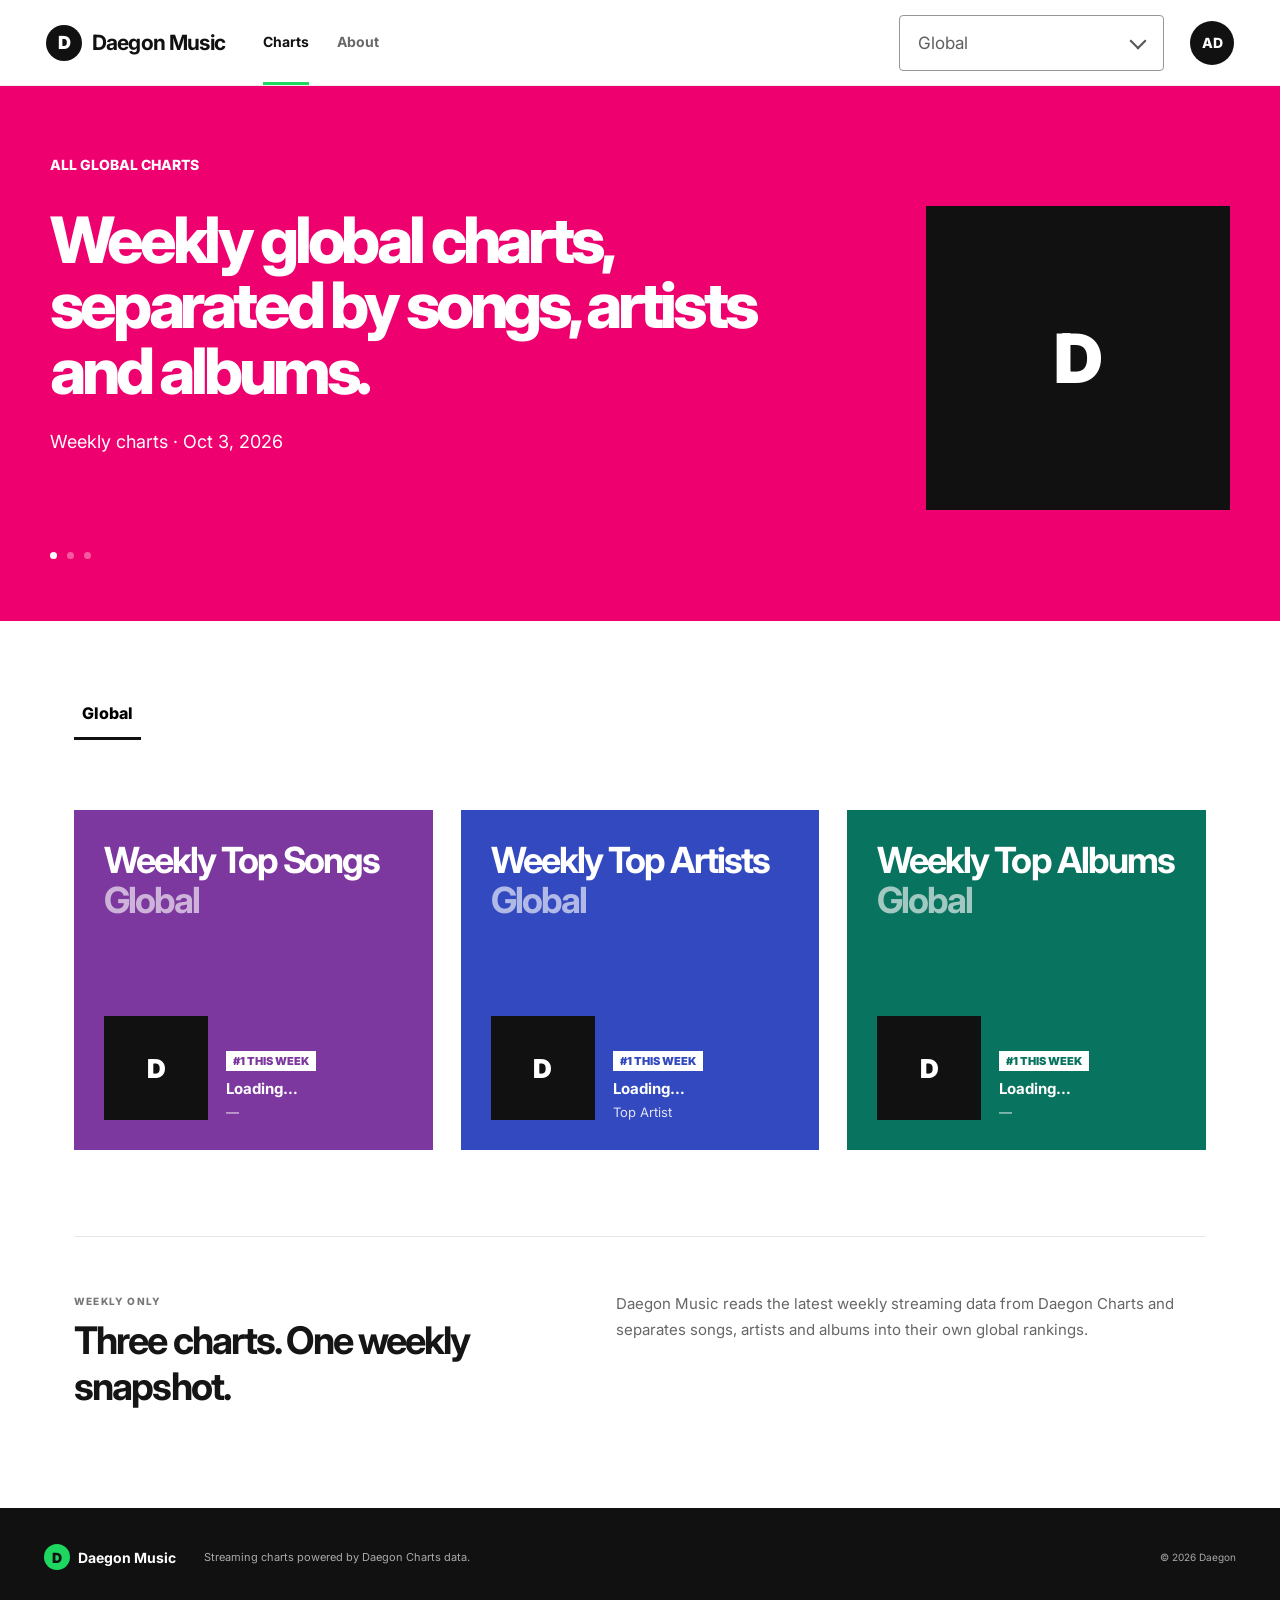
==== commit 22661d27: "Link landing cards to dedicated chart pages" ====
--- a/index.html
+++ b/index.html
@@ -41,7 +41,7 @@
 <main class="overview-main">
   <div class="overview-tabs"><button class="active">Global</button></div>
   <section class="weekly-grid" aria-label="Weekly global charts">
-    <a class="weekly-card songs-card" href="charts.html?chart=songs">
+    <a class="weekly-card songs-card" href="songs.html">
       <h2>Weekly Top Songs<br><span>Global</span></h2>
       <div class="card-bottom">
         <div class="card-art" id="songsCardArt">D</div>
@@ -53,7 +53,7 @@
       </div>
     </a>
 
-    <a class="weekly-card artists-card" href="charts.html?chart=artists">
+    <a class="weekly-card artists-card" href="artists.html">
       <h2>Weekly Top Artists<br><span>Global</span></h2>
       <div class="card-bottom">
         <div class="card-art artist-art" id="artistsCardArt">D</div>
@@ -65,7 +65,7 @@
       </div>
     </a>
 
-    <a class="weekly-card albums-card" href="charts.html?chart=albums">
+    <a class="weekly-card albums-card" href="albums.html">
       <h2>Weekly Top Albums<br><span>Global</span></h2>
       <div class="card-bottom">
         <div class="card-art" id="albumsCardArt">D</div>
--- a/landing.css
+++ b/landing.css
@@ -1,102 +1,39 @@
-/* Daegon Music — Landing only */
-.landing-page{background:#f4f4f4;margin:0}
-.landing-page .landing-header{position:relative}
-.landing-page .chart-pill{background:#fff;color:#121212;text-decoration:none;font-size:11px;font-weight:700;border-radius:999px;padding:10px 15px;white-space:nowrap}
-.landing-page .landing-main{width:100%!important;max-width:none!important;padding:0!important;margin:0!important}
-.landing-page .landing-hero{min-height:650px;background:#1ed760;display:grid!important;grid-template-columns:minmax(0,1.05fr) minmax(380px,.95fr);align-items:center;overflow:hidden;padding:70px max(40px,calc((100vw - 1220px)/2));gap:60px}
-.landing-page .hero-copy-block{position:relative;z-index:2}
-.landing-page .hero-copy-block .eyebrow{color:#075b28}
-.landing-page .hero-copy-block h1{font-size:clamp(64px,7vw,110px);line-height:.86;letter-spacing:-.075em;margin:18px 0 28px;max-width:720px;font-weight:900}
-.landing-page .hero-copy-block h1 em{font-style:normal;color:#fff}
-.landing-page .hero-copy-block>p{font-size:18px;line-height:1.55;max-width:650px;color:#0a5728;margin:0}
-.landing-page .hero-buttons{display:flex;gap:10px;margin:34px 0 42px}
-.landing-page .hero-primary,.landing-page .hero-secondary{display:inline-flex;align-items:center;justify-content:center;padding:14px 20px;border-radius:999px;font-size:12px;font-weight:800;text-decoration:none}
-.landing-page .hero-primary{background:#121212;color:#fff}
-.landing-page .hero-secondary{border:1px solid rgba(18,18,18,.42);color:#121212}
-.landing-page .hero-stats{display:flex;gap:42px}
-.landing-page .hero-stats div{display:grid}
-.landing-page .hero-stats b{font-size:21px}
-.landing-page .hero-stats span{font-size:9px;color:#0b5b2b;text-transform:uppercase;letter-spacing:.08em;margin-top:3px}
-.landing-page .hero-visual{min-height:480px;position:relative;display:grid;place-items:center}
-.landing-page .visual-orbit{position:absolute;border:18px solid rgba(18,18,18,.95);border-radius:50%}
-.landing-page .orbit-a{width:430px;height:430px}
-.landing-page .orbit-b{width:285px;height:285px}
-.landing-page .orbit-c{width:150px;height:150px}
-.landing-page .hero-chart-card{position:relative;z-index:2;width:min(430px,92%);background:#121212;color:#fff;border-radius:8px;padding:24px;box-shadow:0 28px 70px rgba(0,0,0,.26);transform:rotate(-3deg)}
-.landing-page .mini-label{font-size:9px;letter-spacing:.13em;color:#7f8b85}
-.landing-page .hero-song{display:grid;grid-template-columns:100px minmax(0,1fr);gap:18px;align-items:center;padding:18px 0 22px;border-bottom:1px solid #2a2a2a}
-.landing-page .hero-cover{width:100px;height:100px;border-radius:4px;background:linear-gradient(135deg,#ef476f,#ffd166);display:grid;place-items:center;font-size:28px;font-weight:900}
-.landing-page .hero-song small{font-size:8px;color:#1ed760;font-weight:800;letter-spacing:.1em}
-.landing-page .hero-song h3{font-size:25px;letter-spacing:-.04em;margin:6px 0 3px;white-space:nowrap;overflow:hidden;text-overflow:ellipsis}
-.landing-page .hero-song p{margin:0;color:#9b9b9b;font-size:10px}
-.landing-page .hero-mini-list{display:grid}
-.landing-page .hero-mini-item{display:grid;grid-template-columns:28px minmax(0,1fr) auto;gap:8px;align-items:center;padding:10px 0;border-bottom:1px solid #222}
-.landing-page .hero-mini-item:last-child{border:0}
-.landing-page .hero-mini-item b{font-size:11px}
-.landing-page .hero-mini-item span{font-size:9px;color:#a3a3a3;white-space:nowrap;overflow:hidden;text-overflow:ellipsis}
-.landing-page .hero-mini-item em{font-style:normal;font-size:8px;color:#1ed760}
-.landing-page .top-week-section,.landing-page .explainer-section{width:min(1220px,calc(100% - 40px));margin:auto;padding:90px 0}
-.landing-page .landing-section-head{display:flex;justify-content:space-between;align-items:end;margin-bottom:34px}
-.landing-page .landing-section-head h2,.landing-page .explainer-copy h2{font-size:46px;letter-spacing:-.05em;margin:8px 0 0}
-.landing-page .landing-section-head a{font-size:11px;font-weight:700;color:#121212}
-.landing-page .top-five-grid{display:grid;grid-template-columns:repeat(5,minmax(0,1fr));gap:14px}
-.landing-page .top-five-card{background:#fff;padding:12px 12px 16px;min-width:0}
-.landing-page .top-five-cover{aspect-ratio:1;background:linear-gradient(135deg,var(--c1),var(--c2));display:grid;place-items:center;color:#fff;font-size:26px;font-weight:900;margin-bottom:15px}
-.landing-page .top-five-rank{font-size:10px;font-weight:800;color:#1ed760}
-.landing-page .top-five-card h3{font-size:14px;white-space:nowrap;overflow:hidden;text-overflow:ellipsis;margin:7px 0 3px}
-.landing-page .top-five-card p{margin:0;color:#777;font-size:10px}
-.landing-page .top-five-card footer{background:none;color:#777;padding:11px 0 0;border-top:1px solid #eee;margin-top:13px;display:flex;justify-content:space-between;font-size:9px}
-.landing-page .explainer-section{display:grid;grid-template-columns:.8fr 1.2fr;gap:70px;border-top:1px solid #ddd}
-.landing-page .explainer-copy p{color:#666;line-height:1.7}
-.landing-page .explainer-grid{display:grid;grid-template-columns:repeat(3,1fr);gap:10px}
-.landing-page .explainer-grid article{background:#121212;color:#fff;padding:24px;min-height:240px}
-.landing-page .explainer-grid article>b{color:#1ed760;font-size:11px}
-.landing-page .explainer-grid h3{font-size:19px;margin:48px 0 10px}
-.landing-page .explainer-grid p{color:#999;font-size:11px;line-height:1.6}
-.landing-page .cta-band{background:#121212;color:#fff;padding:55px max(40px,calc((100vw - 1220px)/2));display:flex;justify-content:space-between;align-items:center}
-.landing-page .cta-band h2{font-size:38px;margin:7px 0}
-.landing-page .cta-band a{background:#1ed760;color:#121212;text-decoration:none;border-radius:999px;padding:15px 20px;font-size:12px;font-weight:800}
-.landing-page .cover.has-artwork,.landing-page .hero-cover.has-artwork,.landing-page .top-five-cover.has-artwork{background-size:cover!important;background-position:center!important;color:transparent!important;text-shadow:none!important}
-.landing-page .hero-cover.loading-art,.landing-page .top-five-cover.loading-art{position:relative;overflow:hidden}
-.landing-page .hero-cover.loading-art:after,.landing-page .top-five-cover.loading-art:after{content:"";position:absolute;inset:0;background:linear-gradient(110deg,transparent 20%,rgba(255,255,255,.22) 42%,transparent 64%);transform:translateX(-120%);animation:landingArtShimmer 1.4s infinite}
-@keyframes landingArtShimmer{to{transform:translateX(120%)}}
-@media(max-width:900px){
-  .landing-page .landing-hero{grid-template-columns:1fr;padding-top:55px}
-  .landing-page .hero-visual{min-height:390px}
-  .landing-page .top-five-grid{grid-template-columns:repeat(2,1fr)}
-  .landing-page .top-five-card:first-child{grid-column:1/-1}
-  .landing-page .explainer-section{grid-template-columns:1fr}
-  .landing-page .explainer-grid{grid-template-columns:1fr}
-  .landing-page .explainer-grid article{min-height:180px}
-  .landing-page .cta-band{align-items:flex-start;flex-direction:column;gap:22px}
-}
-@media(max-width:560px){
-  .landing-page .landing-hero{padding:42px 18px}
-  .landing-page .hero-copy-block h1{font-size:56px}
-  .landing-page .hero-stats{gap:20px;flex-wrap:wrap}
-  .landing-page .hero-chart-card{transform:none}
-  .landing-page .hero-song{grid-template-columns:76px minmax(0,1fr)}
-  .landing-page .hero-cover{width:76px;height:76px}
-  .landing-page .top-week-section,.landing-page .explainer-section{width:calc(100% - 28px);padding:65px 0}
-  .landing-page .top-five-grid{grid-template-columns:1fr 1fr}
-  .landing-page .landing-section-head{align-items:flex-start;flex-direction:column;gap:10px}
-  .landing-page .landing-section-head h2,.landing-page .explainer-copy h2{font-size:36px}
-  .landing-page .cta-band{padding:42px 18px}
-}
-/* shared Daegon Music header */
+:root{--songs:#7d389f;--artists:#3349bf;--albums:#08735e;--pink:#ef006f;--ink:#151515;--muted:#6b6b6b;--line:#e7e7e7;--font:"Inter",Arial,sans-serif}
+*{box-sizing:border-box}
+body.landing-page{margin:0;background:#fff;color:var(--ink);font-family:var(--font)}
+button,select{font:inherit}
 .dm-header{height:86px;background:#fff;border-bottom:1px solid #ededed;position:sticky;top:0;z-index:70}
-.dm-header-inner{height:100%;max-width:100%;margin:auto;padding:0 46px;display:flex;align-items:center;gap:38px}
+.dm-header-inner{height:100%;padding:0 46px;display:flex;align-items:center;gap:38px}
 .dm-brand{display:flex;align-items:center;gap:10px;color:#111;text-decoration:none;white-space:nowrap}
 .dm-brand>span{width:36px;height:36px;border-radius:50%;background:#111;color:#fff;display:grid;place-items:center;font-size:18px;font-weight:900}
 .dm-brand>b{font-size:21px;letter-spacing:-.04em}
 .dm-nav{display:flex;align-self:stretch;gap:28px}
 .dm-nav a{display:flex;align-items:center;color:#686868;text-decoration:none;font-size:14px;font-weight:700;border-bottom:3px solid transparent}
-.dm-nav a:hover,.dm-nav a.active{color:#111}.dm-nav a.active{border-color:#1ed760}
+.dm-nav a.active,.dm-nav a:hover{color:#111}.dm-nav a.active{border-color:#1ed760}
 .dm-header-actions{margin-left:auto;display:flex;align-items:center;gap:26px}
-.dm-region{position:relative;display:block}
-.dm-region:after{content:"";width:10px;height:10px;border-right:2px solid #555;border-bottom:2px solid #555;transform:rotate(45deg);position:absolute;right:20px;top:20px;pointer-events:none}
+.dm-region{position:relative;display:block}.dm-region:after{content:"";width:10px;height:10px;border-right:2px solid #555;border-bottom:2px solid #555;transform:rotate(45deg);position:absolute;right:20px;top:20px;pointer-events:none}
 .dm-region select{appearance:none;width:265px;height:56px;border:1px solid #969696;border-radius:4px;background:#fff;padding:0 52px 0 18px;font-size:17px;color:#5f5f5f;outline:0}
 .dm-profile{width:44px;height:44px;border:0;border-radius:50%;background:#111;color:#fff;font-weight:800}
-@media(max-width:760px){.dm-header{height:72px}.dm-header-inner{padding:0 18px;gap:18px}.dm-brand>b{font-size:18px}.dm-nav{display:none}.dm-region select{width:150px;height:44px;font-size:14px}.dm-region:after{right:16px;top:15px}.dm-profile{width:38px;height:38px}}
 
-.landing-page .site-header,.landing-page .landing-header{display:none!important}
+.landing-feature{min-height:535px;background:var(--pink);color:#fff;display:grid;grid-template-columns:minmax(0,1fr) 360px;gap:80px;padding:70px 50px 62px;align-items:center}
+.feature-copy{align-self:stretch;display:flex;flex-direction:column;justify-content:center}
+.feature-kicker{font-size:14px;font-weight:800;margin:0 0 34px}
+.landing-feature h1{font-size:clamp(50px,5vw,78px);line-height:1.02;letter-spacing:-.065em;max-width:1180px;margin:0 0 28px;font-weight:800}
+.landing-feature p#landingPeriod{font-size:18px;margin:0}
+.feature-dots{display:flex;gap:10px;margin-top:auto;padding-top:82px}.feature-dots i{width:7px;height:7px;border-radius:50%;background:rgba(255,255,255,.35)}.feature-dots i.active{background:#fff}
+.feature-art{width:304px;height:304px;justify-self:end;background:#111;display:grid;place-items:center;font-size:68px;font-weight:900;background-size:cover;background-position:center}.feature-art.has-artwork{color:transparent}
+
+.overview-main{padding:82px 44px 90px}
+.overview-tabs{display:flex;gap:38px;margin-bottom:70px}.overview-tabs button{border:0;background:none;font-size:16px;font-weight:800;padding:0 8px 14px;border-bottom:3px solid transparent}.overview-tabs button.active{border-color:#111}
+.weekly-grid{display:grid;grid-template-columns:repeat(3,minmax(0,1fr));gap:28px}
+.weekly-card{min-height:340px;padding:30px;text-decoration:none;color:#fff;display:flex;flex-direction:column;justify-content:space-between;overflow:hidden}
+.weekly-card h2{font-size:36px;line-height:1.12;letter-spacing:-.055em;margin:0}.weekly-card h2 span{opacity:.62}
+.songs-card{background:var(--songs)}.artists-card{background:var(--artists)}.albums-card{background:var(--albums)}
+.card-bottom{display:grid;grid-template-columns:104px 1fr;gap:18px;align-items:end}.card-art{width:104px;height:104px;background:#111;display:grid;place-items:center;font-size:26px;font-weight:900;background-size:cover;background-position:center}.card-art.has-artwork{color:transparent}
+.card-copy{display:grid;align-content:end;min-width:0}.number-one{background:#fff;color:inherit;width:max-content;max-width:100%;padding:3px 7px;font-size:11px;font-weight:900;margin-bottom:8px}.songs-card .number-one{color:var(--songs)}.artists-card .number-one{color:var(--artists)}.albums-card .number-one{color:var(--albums)}
+.card-copy b{font-size:15px;line-height:1.35}.card-copy p{margin:5px 0 0;font-size:13px;opacity:.85}
+.overview-about{border-top:1px solid var(--line);margin-top:86px;padding-top:54px;display:grid;grid-template-columns:.9fr 1.1fr;gap:60px}.section-kicker{font-size:10px;font-weight:800;letter-spacing:.12em;color:#777}.overview-about h2{font-size:38px;letter-spacing:-.05em;margin:9px 0}.overview-about p{font-size:15px;line-height:1.7;color:#666;margin:0}
+
+footer{background:#111;color:#aaa;padding:36px 0}.footer-inner{width:calc(100% - 88px);margin:auto;display:flex;align-items:center;gap:28px}.footer-brand{display:flex;align-items:center;gap:8px;color:#fff}.footer-brand span{width:26px;height:26px;border-radius:50%;background:#1ed760;color:#111;display:grid;place-items:center;font-weight:900}.footer-inner p{font-size:11px}.footer-inner>span:last-child{margin-left:auto;font-size:10px}
+@media(max-width:980px){.weekly-grid{grid-template-columns:1fr 1fr}.weekly-card:last-child{grid-column:1/-1}.landing-feature{grid-template-columns:1fr 280px}.feature-art{width:250px;height:250px}}
+@media(max-width:760px){.dm-header{height:72px}.dm-header-inner{padding:0 18px;gap:18px}.dm-brand>b{font-size:18px}.dm-nav{display:none}.dm-region select{width:150px;height:44px;font-size:14px}.dm-region:after{right:16px;top:15px}.dm-profile{width:38px;height:38px}.landing-feature{grid-template-columns:1fr;padding:50px 20px}.feature-art{justify-self:start;width:220px;height:220px}.feature-dots{padding-top:34px}.overview-main{padding:55px 20px}.weekly-grid{grid-template-columns:1fr}.weekly-card:last-child{grid-column:auto}.overview-about{grid-template-columns:1fr}.footer-inner{width:calc(100% - 40px)}}
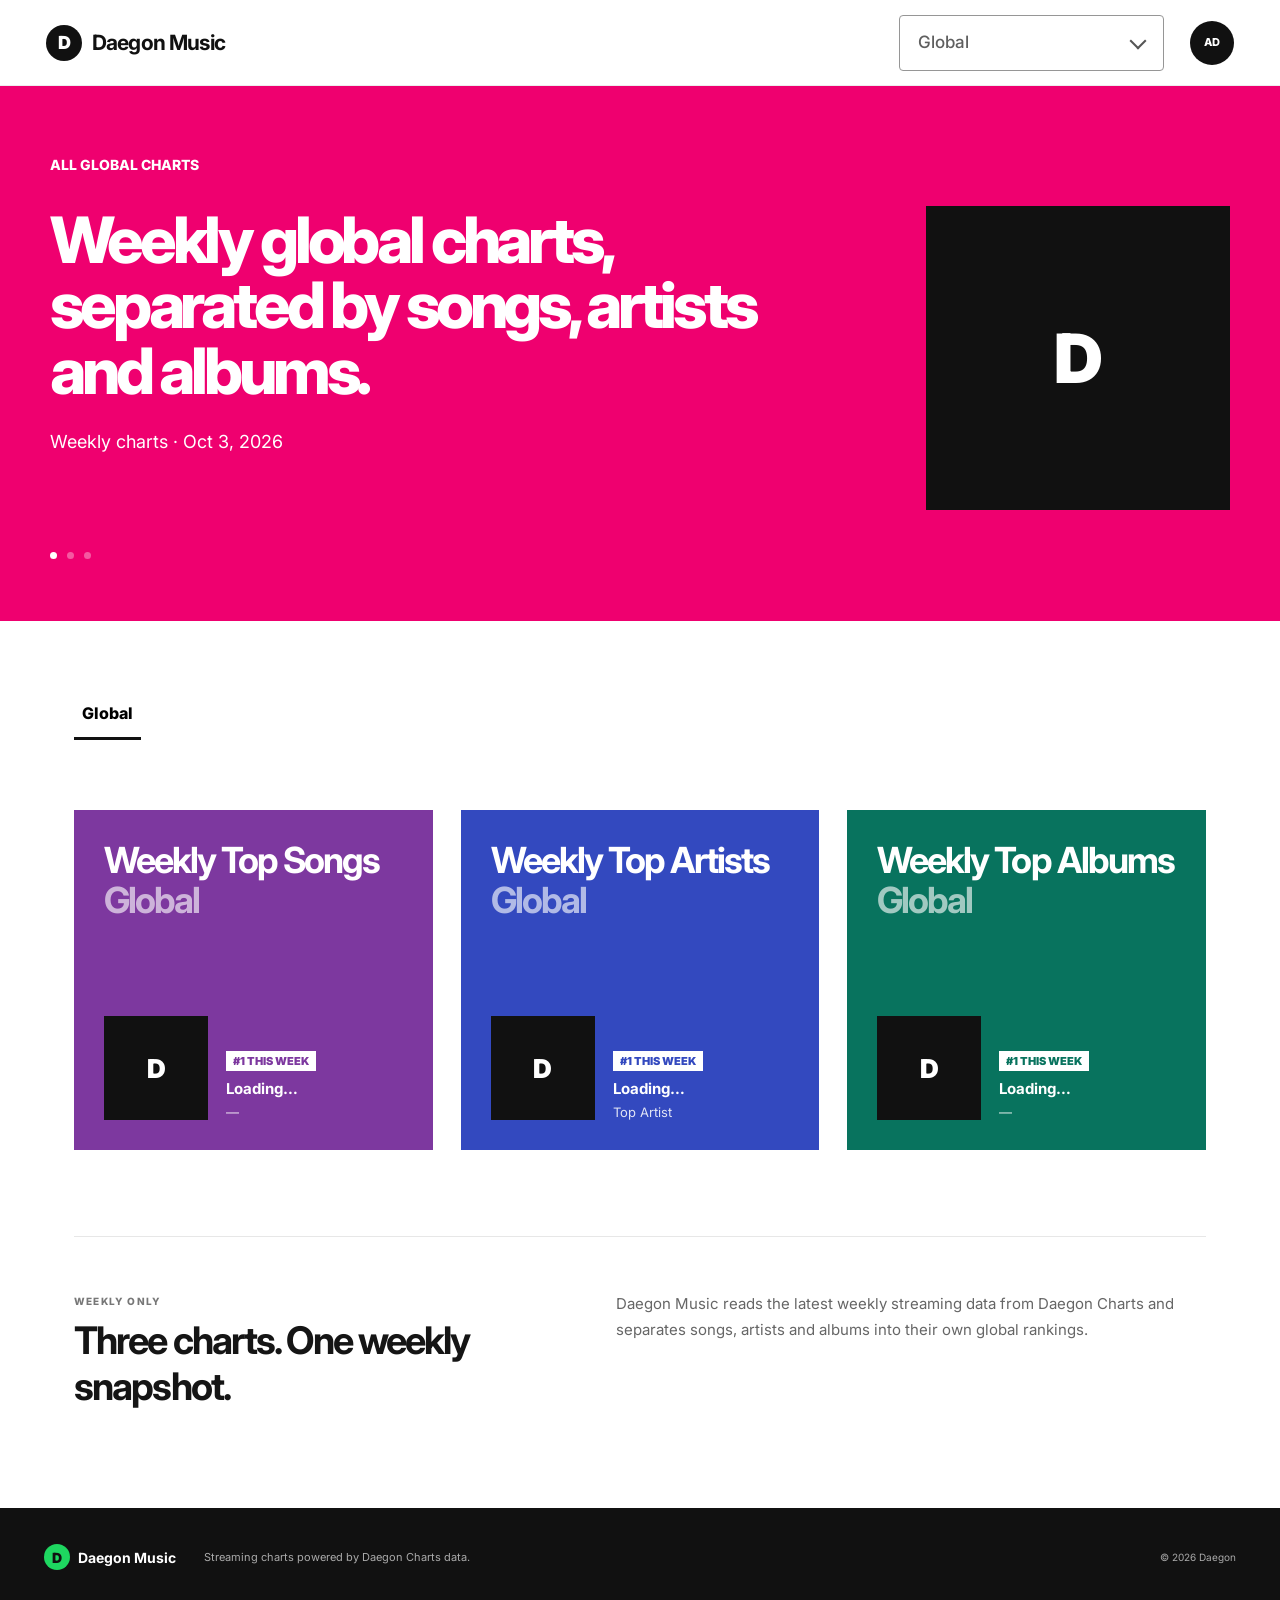
==== commit f561ee1c: "Use identical global header on index.html" ====
--- a/index.html
+++ b/index.html
@@ -11,16 +11,13 @@
 <link rel="preconnect" href="https://fonts.gstatic.com" crossorigin>
 <link href="https://fonts.googleapis.com/css2?family=Inter:wght@400;500;600;700;800;900&display=swap" rel="stylesheet">
 <link rel="stylesheet" href="styles.css?v=5">
-<link rel="stylesheet" href="landing.css?v=3">
+<link rel="stylesheet" href="global.css?v=1">
+<link rel="stylesheet" href="landing.css?v=4">
 </head>
 <body class="landing-page">
 <header class="dm-header">
   <div class="dm-header-inner">
     <a class="dm-brand" href="index.html"><span>D</span><b>Daegon Music</b></a>
-    <nav class="dm-nav">
-      <a class="active" href="index.html">Charts</a>
-      <a href="#about">About</a>
-    </nav>
     <div class="dm-header-actions">
       <label class="dm-region"><select aria-label="Region"><option>Global</option></select></label>
       <button class="dm-profile" aria-label="Profile">AD</button>
--- a/global.css
+++ b/global.css
@@ -0,0 +1,51 @@
+/* Daegon Music global header — single source of truth */
+:root{--dm-header-h:86px}
+html{scroll-padding-top:var(--dm-header-h)}
+body{padding-top:var(--dm-header-h)}
+.dm-header{
+  position:fixed!important;top:0;left:0;right:0;width:100%;height:var(--dm-header-h);
+  background:#fff!important;border-bottom:1px solid #ededed;z-index:1000;
+  box-shadow:none!important;color:#111!important
+}
+.dm-header-inner{
+  width:100%;height:100%;padding:0 46px;margin:0;
+  display:flex;align-items:center;justify-content:space-between;gap:24px
+}
+.dm-brand{display:flex;align-items:center;gap:10px;color:#111!important;text-decoration:none;white-space:nowrap}
+.dm-brand>span{
+  width:36px;height:36px;border-radius:50%;background:#111;color:#fff;
+  display:grid;place-items:center;font:900 18px/1 "Inter",Arial,sans-serif
+}
+.dm-brand>b{font:700 22px/1 "Inter",Arial,sans-serif;letter-spacing:-.045em}
+.dm-header-actions{margin-left:auto;display:flex;align-items:center;gap:26px}
+.dm-region{position:relative;display:block;width:265px;height:56px}
+.dm-region select{
+  appearance:none;-webkit-appearance:none;width:100%;height:100%;border:1px solid #969696;
+  border-radius:4px;background:#fff;color:#5f5f5f;padding:0 54px 0 18px;
+  font:500 17px/1 "Inter",Arial,sans-serif;outline:none
+}
+.dm-region:after{
+  content:"";position:absolute;right:21px;top:20px;width:11px;height:11px;
+  border-right:2px solid #555;border-bottom:2px solid #555;transform:rotate(45deg);pointer-events:none
+}
+.dm-profile{
+  width:44px;height:44px;flex:0 0 44px;border:0;border-radius:50%;
+  background:#111;color:#fff;font:800 11px/1 "Inter",Arial,sans-serif
+}
+.dm-nav{display:none!important}
+@media(max-width:760px){
+  :root{--dm-header-h:72px}
+  .dm-header-inner{padding:0 18px}
+  .dm-brand>b{font-size:19px}
+  .dm-brand>span{width:34px;height:34px;font-size:17px}
+  .dm-region{width:150px;height:44px}
+  .dm-region select{font-size:14px;padding-left:14px;padding-right:42px}
+  .dm-region:after{right:16px;top:15px;width:10px;height:10px}
+  .dm-profile{width:38px;height:38px;flex-basis:38px}
+}
+@media(max-width:480px){
+  .dm-brand>b{font-size:16px}
+  .dm-region{width:128px}
+  .dm-header-actions{gap:10px}
+  .dm-profile{display:none}
+}
--- a/landing.css
+++ b/landing.css
@@ -37,3 +37,8 @@
 footer{background:#111;color:#aaa;padding:36px 0}.footer-inner{width:calc(100% - 88px);margin:auto;display:flex;align-items:center;gap:28px}.footer-brand{display:flex;align-items:center;gap:8px;color:#fff}.footer-brand span{width:26px;height:26px;border-radius:50%;background:#1ed760;color:#111;display:grid;place-items:center;font-weight:900}.footer-inner p{font-size:11px}.footer-inner>span:last-child{margin-left:auto;font-size:10px}
 @media(max-width:980px){.weekly-grid{grid-template-columns:1fr 1fr}.weekly-card:last-child{grid-column:1/-1}.landing-feature{grid-template-columns:1fr 280px}.feature-art{width:250px;height:250px}}
 @media(max-width:760px){.dm-header{height:72px}.dm-header-inner{padding:0 18px;gap:18px}.dm-brand>b{font-size:18px}.dm-nav{display:none}.dm-region select{width:150px;height:44px;font-size:14px}.dm-region:after{right:16px;top:15px}.dm-profile{width:38px;height:38px}.landing-feature{grid-template-columns:1fr;padding:50px 20px}.feature-art{justify-self:start;width:220px;height:220px}.feature-dots{padding-top:34px}.overview-main{padding:55px 20px}.weekly-grid{grid-template-columns:1fr}.weekly-card:last-child{grid-column:auto}.overview-about{grid-template-columns:1fr}.footer-inner{width:calc(100% - 40px)}}
+
+/* Fixed global navigation */
+body.landing-page{padding-top:86px}
+.dm-header{position:fixed!important;top:0;left:0;right:0;width:100%;z-index:1000}
+@media(max-width:760px){body.landing-page{padding-top:72px}}
